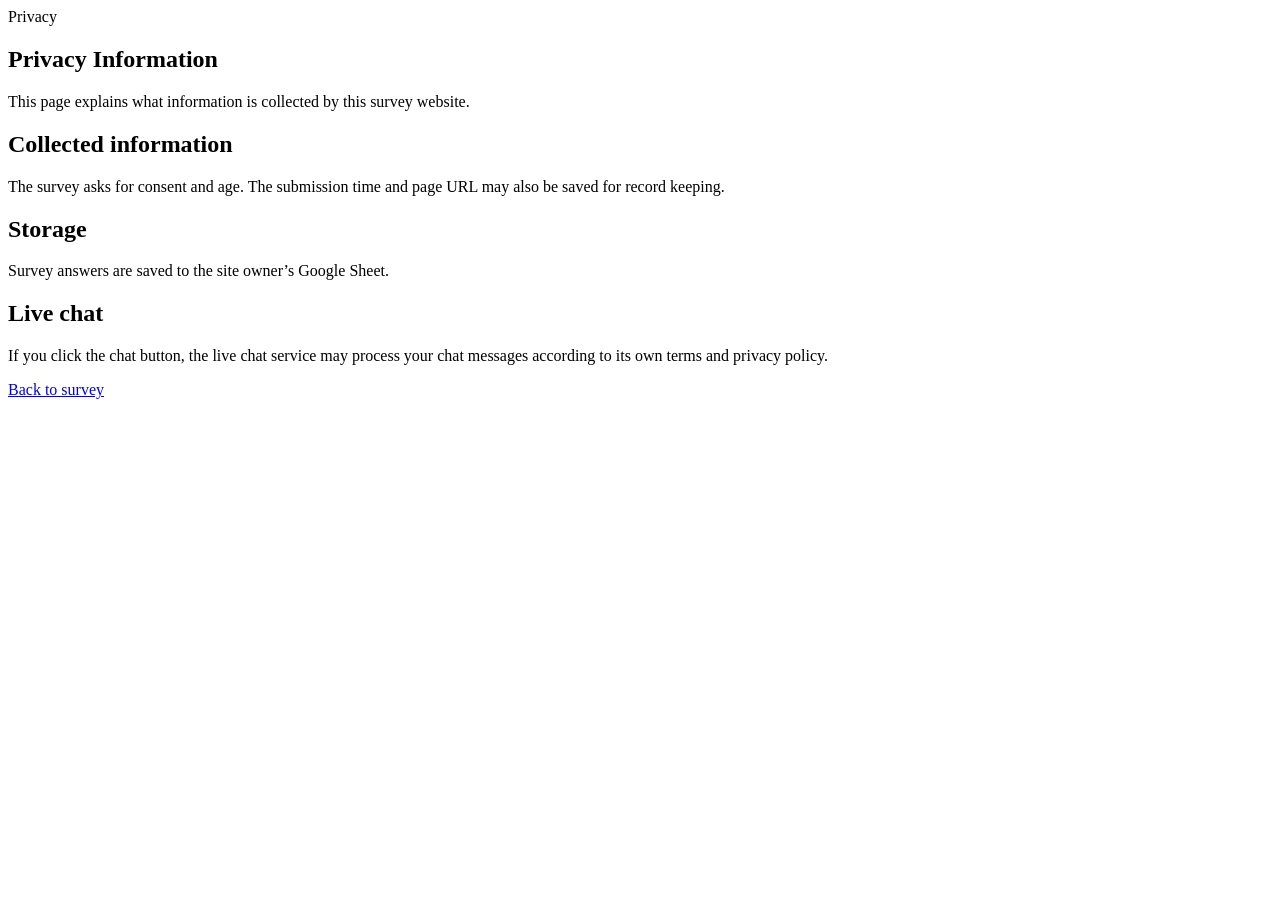
==== privacy.html @ dc1ffa45 "Add files via upload" ====
<!DOCTYPE html>
<html lang="en">
<head>
  <meta charset="UTF-8" />
  <meta name="viewport" content="width=device-width, initial-scale=1.0" />
  <title>Privacy Information</title>
  <link rel="stylesheet" href="assets/styles.css" />
</head>
<body>
  <main class="page">
    <section class="card">
      <div class="badge">Privacy</div>
      <h1>Privacy Information</h1>
      <p class="intro">
        This page explains what information is collected by this survey website.
      </p>

      <div class="field">
        <h2>Collected information</h2>
        <p>The survey asks for consent and age. The submission time and page URL may also be saved for record keeping.</p>
      </div>

      <div class="field">
        <h2>Storage</h2>
        <p>Survey answers are saved to the site owner’s Google Sheet.</p>
      </div>

      <div class="field">
        <h2>Live chat</h2>
        <p>If you click the chat button, the live chat service may process your chat messages according to its own terms and privacy policy.</p>
      </div>

      <p class="privacy-note"><a href="index.html">Back to survey</a></p>
    </section>
  </main>
</body>
</html>
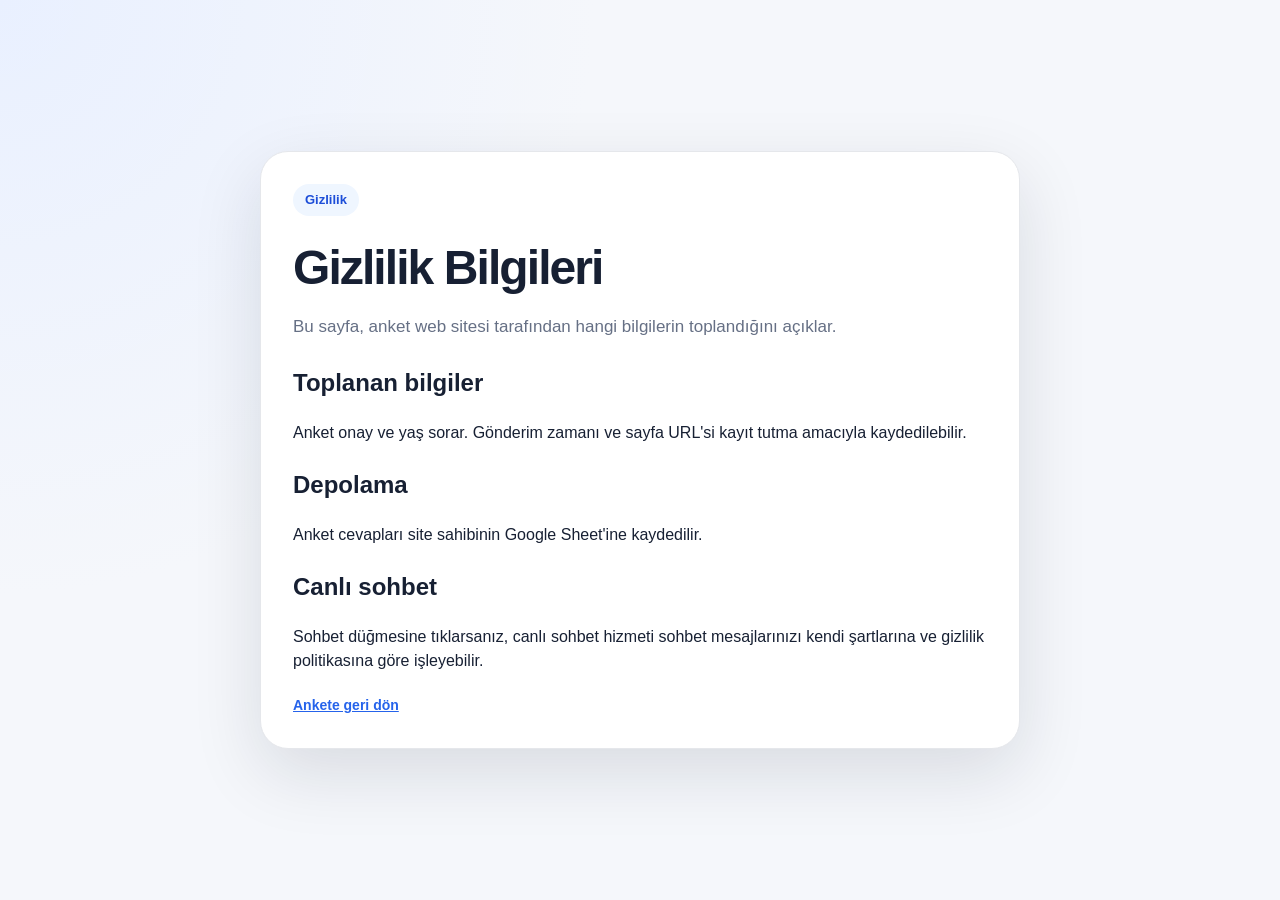
==== commit 574aea63: "Update" ====
--- a/privacy.html
+++ b/privacy.html
@@ -1,36 +1,36 @@
 <!DOCTYPE html>
-<html lang="en">
+<html lang="tr">
 <head>
   <meta charset="UTF-8" />
   <meta name="viewport" content="width=device-width, initial-scale=1.0" />
-  <title>Privacy Information</title>
+  <title>Gizlilik Bilgileri</title>
   <link rel="stylesheet" href="assets/styles.css" />
 </head>
 <body>
   <main class="page">
     <section class="card">
-      <div class="badge">Privacy</div>
-      <h1>Privacy Information</h1>
+      <div class="badge">Gizlilik</div>
+      <h1>Gizlilik Bilgileri</h1>
       <p class="intro">
-        This page explains what information is collected by this survey website.
+        Bu sayfa, anket web sitesi tarafından hangi bilgilerin toplandığını açıklar.
       </p>
 
       <div class="field">
-        <h2>Collected information</h2>
-        <p>The survey asks for consent and age. The submission time and page URL may also be saved for record keeping.</p>
+        <h2>Toplanan bilgiler</h2>
+        <p>Anket onay ve yaş sorar. Gönderim zamanı ve sayfa URL'si kayıt tutma amacıyla kaydedilebilir.</p>
       </div>
 
       <div class="field">
-        <h2>Storage</h2>
-        <p>Survey answers are saved to the site owner’s Google Sheet.</p>
+        <h2>Depolama</h2>
+        <p>Anket cevapları site sahibinin Google Sheet'ine kaydedilir.</p>
       </div>
 
       <div class="field">
-        <h2>Live chat</h2>
-        <p>If you click the chat button, the live chat service may process your chat messages according to its own terms and privacy policy.</p>
+        <h2>Canlı sohbet</h2>
+        <p>Sohbet düğmesine tıklarsanız, canlı sohbet hizmeti sohbet mesajlarınızı kendi şartlarına ve gizlilik politikasına göre işleyebilir.</p>
       </div>
 
-      <p class="privacy-note"><a href="index.html">Back to survey</a></p>
+      <p class="privacy-note"><a href="index.html">Ankete geri dön</a></p>
     </section>
   </main>
 </body>
--- a/assets/styles.css
+++ b/assets/styles.css
@@ -0,0 +1,240 @@
+:root {
+  --bg: #f5f7fb;
+  --bg-2: #e9f0ff;
+  --card: #ffffff;
+  --text: #172033;
+  --muted: #667085;
+  --primary: #2563eb;
+  --primary-dark: #1d4ed8;
+  --border: #e5e7eb;
+  --success-bg: #ecfdf3;
+  --success: #067647;
+  --error-bg: #fef2f2;
+  --error: #b42318;
+  --shadow: 0 24px 70px rgba(15, 23, 42, 0.12);
+}
+
+* {
+  box-sizing: border-box;
+}
+
+body {
+  margin: 0;
+  font-family: Arial, Helvetica, sans-serif;
+  background:
+    radial-gradient(circle at top left, var(--bg-2) 0, transparent 38%),
+    var(--bg);
+  color: var(--text);
+  line-height: 1.5;
+}
+
+.page {
+  min-height: 100vh;
+  display: flex;
+  align-items: center;
+  justify-content: center;
+  padding: 24px;
+}
+
+.card {
+  width: 100%;
+  max-width: 760px;
+  background: var(--card);
+  border: 1px solid var(--border);
+  border-radius: 28px;
+  box-shadow: var(--shadow);
+  padding: 32px;
+}
+
+.badge {
+  display: inline-flex;
+  align-items: center;
+  border-radius: 999px;
+  padding: 6px 12px;
+  background: #eff6ff;
+  color: #1d4ed8;
+  font-size: 13px;
+  font-weight: 700;
+  margin-bottom: 16px;
+}
+
+h1 {
+  margin: 0 0 10px;
+  font-size: clamp(32px, 5vw, 48px);
+  letter-spacing: -0.04em;
+}
+
+.intro {
+  margin: 0 0 26px;
+  color: var(--muted);
+  font-size: 17px;
+}
+
+.field {
+  margin: 22px 0;
+}
+
+fieldset {
+  border: 0;
+  padding: 0;
+  margin: 0;
+}
+
+legend,
+label {
+  display: block;
+  font-size: 17px;
+  font-weight: 700;
+  margin-bottom: 12px;
+}
+
+.choice-grid {
+  display: grid;
+  grid-template-columns: 1fr 1fr;
+  gap: 14px;
+}
+
+.choice-card {
+  display: flex;
+  gap: 12px;
+  align-items: flex-start;
+  padding: 16px;
+  border: 1px solid var(--border);
+  border-radius: 18px;
+  cursor: pointer;
+  transition: border-color 0.18s ease, background 0.18s ease, transform 0.18s ease;
+}
+
+.choice-card:hover {
+  border-color: var(--primary);
+  background: #f8fbff;
+  transform: translateY(-1px);
+}
+
+.choice-card input {
+  width: 19px;
+  height: 19px;
+  margin-top: 2px;
+}
+
+.choice-card small {
+  display: block;
+  margin-top: 3px;
+  color: var(--muted);
+  font-weight: 400;
+}
+
+input[type="number"] {
+  width: 100%;
+  border: 1px solid var(--border);
+  border-radius: 16px;
+  padding: 15px 16px;
+  font-size: 16px;
+  outline: none;
+  transition: border-color 0.18s ease, box-shadow 0.18s ease;
+}
+
+input[type="number"]:focus {
+  border-color: var(--primary);
+  box-shadow: 0 0 0 4px rgba(37, 99, 235, 0.12);
+}
+
+.actions {
+  display: flex;
+  flex-wrap: wrap;
+  gap: 12px;
+  margin-top: 26px;
+  align-items: center;
+}
+
+button {
+  appearance: none;
+  border: 0;
+  border-radius: 999px;
+  padding: 14px 22px;
+  font-size: 16px;
+  font-weight: 700;
+  cursor: pointer;
+  transition: transform 0.18s ease, background 0.18s ease, opacity 0.18s ease;
+}
+
+button:hover {
+  transform: translateY(-1px);
+}
+
+button:disabled {
+  opacity: 0.55;
+  cursor: not-allowed;
+  transform: none;
+}
+
+.primary-btn {
+  background: var(--primary);
+  color: #ffffff;
+}
+
+.primary-btn:hover {
+  background: var(--primary-dark);
+}
+
+.dark-btn {
+  background: #111827;
+  color: #ffffff;
+}
+
+.dark-btn:hover {
+  background: #000000;
+}
+
+.helper-text,
+.privacy-note {
+  color: var(--muted);
+  font-size: 14px;
+}
+
+.privacy-note {
+  margin-bottom: 0;
+}
+
+.privacy-note a {
+  color: var(--primary);
+  font-weight: 700;
+}
+
+.status {
+  margin-top: 18px;
+  padding: 14px;
+  border-radius: 16px;
+  font-weight: 700;
+}
+
+.status.success {
+  background: var(--success-bg);
+  color: var(--success);
+}
+
+.status.error {
+  background: var(--error-bg);
+  color: var(--error);
+}
+
+.hidden,
+.hidden-frame,
+.website-field {
+  display: none !important;
+}
+
+@media (max-width: 620px) {
+  .page {
+    padding: 14px;
+  }
+
+  .card {
+    padding: 22px;
+    border-radius: 22px;
+  }
+
+  .choice-grid {
+    grid-template-columns: 1fr;
+  }
+}
